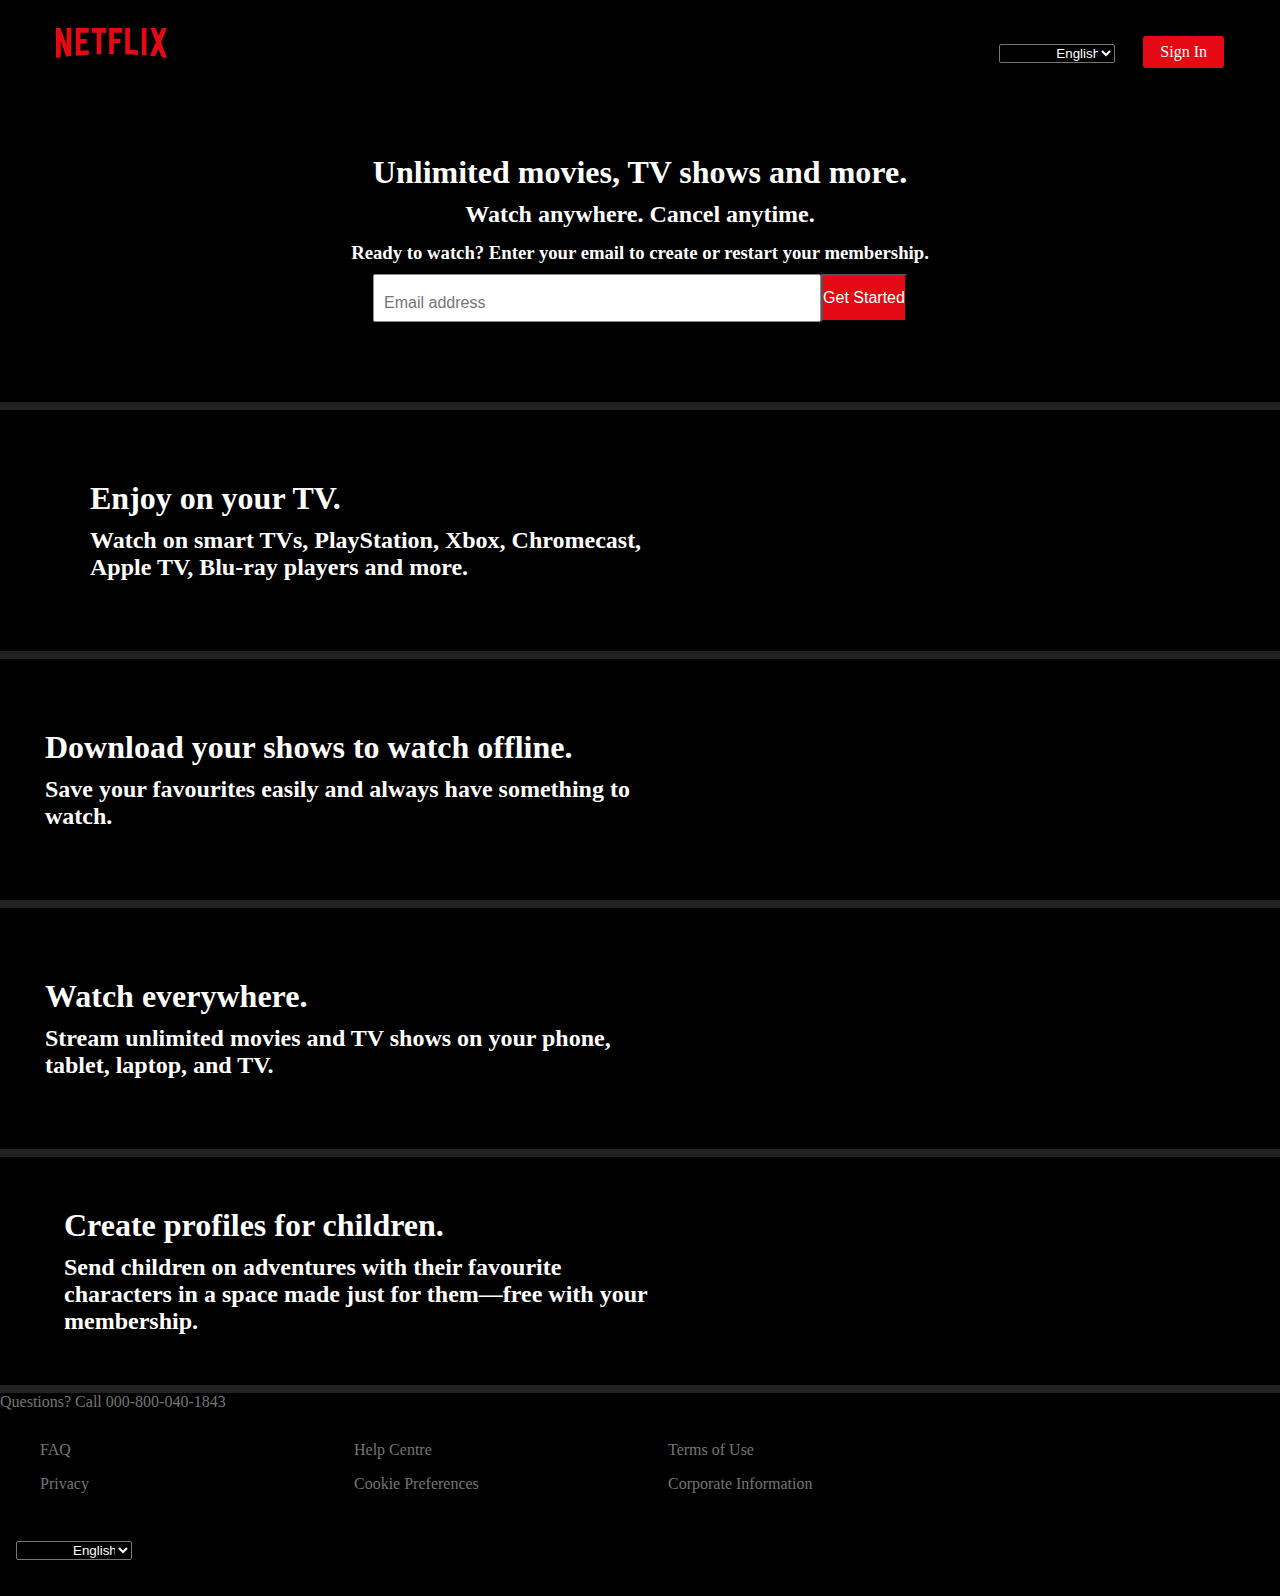
==== index.html @ aad853b2 "Add files via upload" ====
<!DOCTYPE html>
<html lang="en">

<head>
    <meta charset="UTF-8" />
    <meta http-equiv="X-UA-Compatible" content="IE=edge" />
    <meta name="viewport" content="width=device-width, initial-scale=1.0" />
    <title>Netflix India – Watch TV Shows Online, Watch Movies Online</title>
    <link rel="icon" href="asset/img/netflix_logo_icon_170919.svg" type="Netflix" />
    <link rel="stylesheet" type="text/css" href="style.css">
    <style>
        body{
            background: url("asset/img/netflix_bg.jpg");
        }
    </style>
</head>

<body>
    <div id="appMountPoint">
        <div class="bg-img">
            <div class="header-main">

                <div class="header">
                    <div class="svg-logo">
                        <span class=nfLogo></span>
                        <svg>
                            <g id="netflix-logo">
                                <path
                                    d="M105.06233,14.2806261 L110.999156,30 C109.249227,29.7497422 107.500234,29.4366857 105.718437,29.1554972 L102.374168,20.4686475 L98.9371075,28.4375293 C97.2499766,28.1563408 95.5928391,28.061674 93.9057081,27.8432843 L99.9372012,14.0931671 L94.4680851,-5.68434189e-14 L99.5313525,-5.68434189e-14 L102.593495,7.87421502 L105.874965,-5.68434189e-14 L110.999156,-5.68434189e-14 L105.06233,14.2806261 Z M90.4686475,-5.68434189e-14 L85.8749649,-5.68434189e-14 L85.8749649,27.2499766 C87.3746368,27.3437061 88.9371075,27.4055675 90.4686475,27.5930265 L90.4686475,-5.68434189e-14 Z M81.9055207,26.93692 C77.7186241,26.6557316 73.5307901,26.4064111 69.250164,26.3117443 L69.250164,-5.68434189e-14 L73.9366389,-5.68434189e-14 L73.9366389,21.8745899 C76.6248008,21.9373887 79.3120255,22.1557784 81.9055207,22.2804387 L81.9055207,26.93692 Z M64.2496954,10.6561065 L64.2496954,15.3435186 L57.8442216,15.3435186 L57.8442216,25.9996251 L53.2186709,25.9996251 L53.2186709,-5.68434189e-14 L66.3436123,-5.68434189e-14 L66.3436123,4.68741213 L57.8442216,4.68741213 L57.8442216,10.6561065 L64.2496954,10.6561065 Z M45.3435186,4.68741213 L45.3435186,26.2498828 C43.7810479,26.2498828 42.1876465,26.2498828 40.6561065,26.3117443 L40.6561065,4.68741213 L35.8121661,4.68741213 L35.8121661,-5.68434189e-14 L50.2183897,-5.68434189e-14 L50.2183897,4.68741213 L45.3435186,4.68741213 Z M30.749836,15.5928391 C28.687787,15.5928391 26.2498828,15.5928391 24.4999531,15.6875059 L24.4999531,22.6562939 C27.2499766,22.4678976 30,22.2495079 32.7809542,22.1557784 L32.7809542,26.6557316 L19.812541,27.6876933 L19.812541,-5.68434189e-14 L32.7809542,-5.68434189e-14 L32.7809542,4.68741213 L24.4999531,4.68741213 L24.4999531,10.9991564 C26.3126816,10.9991564 29.0936358,10.9054269 30.749836,10.9054269 L30.749836,15.5928391 Z M4.78114163,12.9684132 L4.78114163,29.3429562 C3.09401069,29.5313525 1.59340144,29.7497422 0,30 L0,-5.68434189e-14 L4.4690224,-5.68434189e-14 L10.562377,17.0315868 L10.562377,-5.68434189e-14 L15.2497891,-5.68434189e-14 L15.2497891,28.061674 C13.5935889,28.3437998 11.906458,28.4375293 10.1246602,28.6868498 L4.78114163,12.9684132 Z"
                                    id="Fill-14"></path>
                            </g>
                        </svg>
                    </div>
                    <div class="right-header">
                        <div class="lang-selection-container">
                            <select class="ui-select medium" id="lang-switcher-select" tabindex="0"
                                placeholder="lang-switcher">
                                <option selected="" lang="en" value="/?locale=en-IN" data-language="en"
                                    data-country="IN">
                                    English
                                </option>
                                <option lang="hi" value="/?locale=hi-IN" data-language="hi" data-country="IN">
                                    हिन्दी
                                </option>
                            </select>
                        </div>
                        <a href="/signin.html" class="authLinks redButton">Sign In</a>
                    </div>
                </div>
            </div>
            <div class="story-card">

                <h1 id="" class="story-card-title">
                    Unlimited movies, TV shows and more.
                </h1>
                <h2 id="" class="story-card-subtitle">
                    Watch anywhere. Cancel anytime.
                </h2>
                <form class="cta-form email-form">
                    <h3 id="" class="email-form-title">
                        Ready to watch? Enter your email to create or restart your
                        membership.
                    </h3>
                    <!-- <div class="email-form-lockup">
                        <ul class="simpleForm structural ui-grid">
                            <li class="nfFormSpace field-email"> -->
                    <div class="email-container">
                        <div>
                            <label class="input_id" placeholder="email"><input type="email" placeholder="Email address"
                                    name="email" class="nfTextField" id="id_email_hero_fuji" value="" tabindex="0"
                                    autocomplete="email" maxlength="50" minlength="5" />
                                <!-- <label for="id_email_hero_fuji" class="placeLabel">Email address</label></label> -->
                        </div>
                        <!-- </li>
                        </ul> -->
                        <button class="
                  btn btn-red
                  nmhp-cta nmhp-cta-extra-large
                  btn-none btn-custom
                " type="submit" autocomplete="off" tabindex="0" role="link">
                            <span id="" class="cta-btn-txt" data-uia="">Get Started</span><span id=""
                                class="chevron-right-arrow" data-uia=""><svg viewBox="0 0 6 12"
                                    xmlns="http://www.w3.org/2000/svg">
                                    <desc>chevron</desc>
                                    <path d="M.61 1.312l.78-.624L5.64 6l-4.25 5.312-.78-.624L4.36 6z" fill="none"
                                        fill-rule="evenodd"></path>
                                </svg></span>
                        </button>
                        <!-- </div> -->
                    </div>
                </form>
            </div>
        </div>
            <div class="second-story-anim">
                <div class="animation-card-container">
                    <div class="story-text">
                        <h1 id="" class="our-story-card-title">Enjoy on your TV.</h1>
                        <h2 id="" class="our-story-card-subtitle">
                            Watch on smart TVs, PlayStation, Xbox, Chromecast, Apple TV,
                            Blu-ray players and more.
                        </h2>
                    </div>
                    <div class="our-story-card-animation-container"><img alt="" class="our-story-card-img"
                            src="asset/img/tv_logo.png">
                        <div class="our-story-card-animation"><video class="our-story-card-video" autoplay=""
                                playsinline="" muted="" loop="">
                                <source
                                    src="asset/img/video_1.m4v"
                                    type="video/mp4">
                            </video>
                        </div>
                    </div>
                </div>
            </div>
            <div class="third-story-download">
                <div>
                    <div class="our-story-card-animation-container">
                        <img alt="" class="our-story-card-img" src="asset/img/download_story.jpg">
                        <div class="our-story-card-animation">
                            <div class="our-story-card-animation-image"><img alt="" src="asset/img/boxshot.png">
                            </div>
                            <div class="our-story-card-animation-text">
                                <div id="" class="text-0">Stranger Things</div>
                                <div id="" class="text-1">Downloading...</div>
                            </div>
                        </div>
                    </div>
                </div>
                <div class="story-text">
                    <h1 id="" class="our-story-card-title">Download your shows to watch offline.</h1>
                    <h2 id="" class="our-story-card-subtitle">
                        Save your favourites easily and always have something to watch.
                    </h2>
                </div>
            </div>
            <div class="fourth-story-watch-every">
                <div class="story-text">
                    <h1 id="" class="our-story-card-title">Watch everywhere.</h1>
                    <h2 id="" class="our-story-card-subtitle">
                        Stream unlimited movies and TV shows on your phone, tablet, laptop, and TV.
                    </h2>
                </div>
                <div class="our-story-card-animation-container"><img alt="" class="our-story-card-img" src="asset/img/watch.png">
                    <div class="our-story-card-animation"><video class="our-story-card-video" autoplay="" playsinline=""
                            muted="" loop="">
                            <source
                                src="asset/img/video_2.m4v"
                                type="video/mp4">
                        </video>
                    </div>
                </div>
                <div></div>
            </div>
            <div class="fifth-story-watch-children">
                <div><img alt="" src="asset/img/children.png">
                </div>
                <div class="story-text">
                    <h1 id="" class="our-story-card-title">Create profiles for children.</h1>
                    <h2 id="" class="our-story-card-subtitle">
                        Send children on adventures with their favourite characters in a space made just for
                        them—free with your membership.
                    </h2>
                </div>
            </div>
        </div>
        <div>
            <div></div>
        </div>
        <div>
            <div></div>
        </div>
        <div>
            <div></div>
        </div>
        <div class="footer">
            <p class="footer-top">
                Questions? Call
                <a class="footer-top-a" href="tel:000-800-040-1843 ">000-800-040-1843
                </a>
            </p>
            <ul class="footer-links structural">
                <li class="footer-link-item">
                    <a class="footer-link" href="https://help.netflix.com/support/412"><span id="">FAQ</span></a>
                </li>
                <li class="footer-link-item">
                    <a class="footer-link" href="#"><span id="">Help Centre</span></a>
                </li>
                <li class="footer-link-item">
                    <a class="footer-link" href="#"><span id="">Terms of Use</span></a>
                </li>
                <li class="footer-link-item">
                    <a class="footer-link" href="#" placeholder="footer_responsive_link_privacy_separate_link"><span
                            id="">Privacy</span></a>
                </li>
                <li class="footer-link-item">
                    <a class="footer-link" href="#"><span id="">Cookie Preferences</span></a>
                </li>
                <li class="footer-link-item">
                    <a class="footer-link" href="#"><span id="">Corporate Information</span></a>
                </li>
            </ul>
            <select class="ui-select medium" id="lang-switcher-select" tabindex="0" placeholder="lang-switcher">
                <option selected="" lang="en" value="/?locale=en-IN" data-language="en" data-country="IN">
                    English
                </option>
                <option lang="hi" value="/?locale=hi-IN" data-language="hi" data-country="IN">
                    हिन्दी
                </option>
            </select>
        </div>
    </div>
</body>

</html>
---- style.css ----
* {
    margin: 0;
    padding: 0;
  }
.svg-logo{
    fill: #e50914;
    line-height: 90px;
}
#bg-img{
    position: absolute;
    z-index: -1;
    filter: brightness(0.8);
}
.login-body{
    margin: 0 auto -236px;
    min-height: 100vh;
    background-color: transparent;
    max-width: 450px;
    color: #333;
    padding: 0 5%;
}

.form {
    background-color: rgba(0,0,0,.75);
    border-radius: 4px;
    box-sizing: border-box;
    display: flex;
    -webkit-box-orient: vertical;
    -webkit-box-direction: normal;
    flex-direction: column;
    margin: 0;
    width: 100%;
    padding: 60px 68px 40px;
    margin-bottom: 350px;
    min-height: 100vh;
}
.main-form {
    margin-bottom: 90px;
    border-radius: 4px;
    box-sizing: border-box;
    display: flex;
    -webkit-box-orient: vertical;
    -webkit-box-direction: normal;
    flex-direction: column;
    margin: 0;
    width: 100%;
}

.footer{
    min-width: 190px;
    width: 100%;
    padding-bottom: 20px;
    font-size: 1em;
    color: #757575;
    position: relative;
    background-color: black;
}
.footer-divider {
    height: 0;
    width: 100%;
    border-top: 1px solid #e5e5e5;
}
.footer-main {
    max-width: 1000px;
    margin: 0 auto;
    padding: 30px 0;
    width: 90%;
}
.footer-top {
    padding: 0;
    margin: 0 0 30px;
}
.footer-top-a {
    color: #757575;
}
.footer-link, .footer-top, .footer-top-a, .footer-main {
    color: #757575;
}
p {
    display: block;
    margin-block-start: 1em;
    margin-block-end: 1em;
    margin-inline-start: 0px;
    margin-inline-end: 0px;
}
a {
    text-decoration: none;
    cursor: pointer;
    background-color: transparent;

}
ul {
    display: block;
    list-style-type: disc;
    margin-block-start: 1em;
    margin-block-end: 1em;
    margin-inline-start: 0px;
    margin-inline-end: 0px;
    padding-inline-start: 40px;
}
li {
    text-align: -webkit-match-parent;
}
.footer-link-item{
    box-sizing: border-box;
    padding: 0;
    margin-bottom: 16px;
    display: inline-block;
    min-width: 100px;
    width: 25%;
    padding-right: 12px;
    vertical-align: top;
}
.footer-link {
    color: #757575;
}
select {
    text-rendering: auto;
    letter-spacing: normal;
    word-spacing: normal;
    text-transform: none;
    text-indent: 0px;
    text-shadow: none;
    display: inline-block;
    text-align: start;
    appearance: auto;
    box-sizing: border-box;
    align-items: center;
    white-space: pre;
    -webkit-rtl-ordering: logical;
    cursor: default;
    margin: 0em;
    font: 400 13.3333px Arial;
    border-radius: 2px;
    border-width: 1px;
    border-style: solid;
    border-image: initial;
}
.ui-select.medium {
    padding-left: 50px;
    text-indent: 2px;
    line-height: 1.7;
    margin: 1rem;
    background-color: black;
    color: white;
}
h1 {
    margin: 0 0 10px 0;
    padding: 0;
}
.login-button{
    border-radius: 4px;
    font-size: 16px;
    font-weight: 700;
    margin: 24px 0 12px;
}
.btn{
    position: relative;
}
.login-button.btn {
    width: 100%;
    max-width: 100%;
    background: #e50914;
    padding: 10px 20px;
}
.btn-submit{
    color: #fff;
}
.login-remember-me-label-text {
    color: #b3b3b3;
    font-size: 13px;
    font-weight: 500;
}
.login-help-link {
    cursor: pointer;
    color: #b3b3b3;
    -webkit-box-flex: 0;
    font-size: 13px;
    font-weight: 500;
    padding-top: 2px;
}
.facebookForm .fbBtnText {
    color: #737373;
    font-size: 13px;
    font-weight: 500;
}
.icon-facebook{
    margin-right: 10px;
    vertical-align: middle;
    width: 23px;
    height: 23px;
    color: #fff;
}
.fb-minimal .minimal-login.btn-small {
    width: auto;
}
.facebookForm .btn-submit {
    margin-top: 16px;
    min-height: 0;
    margin-bottom: 0;
}
.fb-minimal .minimal-login {
    border: none;
    background: 0 0;
    -webkit-box-shadow: none;
    -moz-box-shadow: none;
    box-shadow: none;
    padding: 0;
    margin: 0;
}
.recaptcha-terms-of-use {
    margin-top: 11px;
    font-size: 13px;
    color: #8c8c8c;
    position: relative;
    text-align: left;
}
.recaptcha-terms-of-use--link-button {
    background-color: transparent;
    border: none;
    color: #0071eb;
    cursor: pointer;
    display: inline;
    font-family: inherit;
    font-size: inherit;
    padding: 0;
}
.login-signup-now {
    color: #737373;
    font-size: 16px;
    font-weight: 500;
    margin-top: 16px;
}
.login-signup-now a {
    color: #fff;
}

#appMountPoint {
    background-color: #000;
}

.header-main{
    height: 4rem;
    z-index: 10;
    background-color: transparent;
    transition: background-color .5s;
    position: relative;
    max-width: 1920px;
    margin: 0 auto;
    padding-top: 20px;
    width: 100%;
    top: 0;
    left: 0;
    right: 0;
    bottom: 0;
}
.header{
    display: flex;
    -webkit-box-orient: horizontal;
    -webkit-box-direction: normal;
    flex-flow: row nowrap;
    -webkit-box-pack: start;
    justify-content: space-between;
    -webkit-box-align: start;
    align-items: flex-start;
    margin: 0 3.5rem;
    position: relative;
    padding-top: .5rem;
    height: auto;
}
.nfLogo {
    fill: #e50914;
    line-height: normal;
}
.authLinks.redButton {
    background-color: #e50914;
    line-height: normal;
    padding: 7px 17px;
    font-weight: 400;
    font-size: 1rem;
    float: right;
}
.authLinks {
    color: #fff;
    -webkit-border-radius: 3px;
    -moz-border-radius: 3px;
    border-radius: 3px;
    margin-top: .5rem;
}
.lang-selection-container {
    display: inline-block;
    margin: 0 .75rem;
}
.story-card{
    padding: 70px 45px;
    position: relative;
    border-bottom: 8px solid #222;
    margin-bottom: 0;
    background: 0 0;
    color: #fff;
    text-align: center;
}
.hero-card h1, .hero-card h2 {
    max-width: 640px;
    margin: 0 auto;
}
.email-form-title{
    padding-top: .85rem;
    display: flex;
    flex-direction: column;
}
ul {
    display: block;
    list-style-type: disc;
    margin-block-start: 1em;
    margin-block-end: 1em;
    margin-inline-start: 0px;
    margin-inline-end: 0px;
    padding-inline-start: 40px;
}
.simpleForm {
    vertical-align: top;
    -webkit-box-flex: 1;
    -webkit-flex: 1 0 auto;
    -moz-box-flex: 1;
    -ms-flex: 1 0 auto;
    flex: 1 0 auto;
    text-align: right;
}
.nfFormSpace {
    margin-bottom: 10px;
}
li {
    display: list-item;
    text-align: -webkit-match-parent;
}
ul.structural>li {
    list-style: none;
    margin-left: 0;
}
.nfTextField {
    height: 48px;
    padding: 10px 10px 0;
    width: 100%;
    width: 35vw;
}
.email-container{
    display: flex;
    justify-content: center;
    margin: 10px;
}
.nfTextField {
    box-sizing: border-box;
    font-size: 16px;
    border: solid 1px #8c8c8c;
    border-radius: 2px;
    display: block;
    appearance: none;
    color: #000;
}
.email-form {
    display: flex;
    -webkit-box-orient: vertical;
    -webkit-box-direction: normal;
    flex-direction: column;
}
.btn-red{
    color: #fff;
    background-color: #e50914;
}
.email-form-lockup{
    display: flex;
    flex-direction: row;
    height: 63px;
}
.nmhp-cta-extra-large {
    font-size: 1rem;
    min-height: 40px;
}
.nmhp-cta {
    display: inline-flex;
    -webkit-box-orient: horizontal;
    -webkit-box-direction: normal;
    flex-direction: row;
    -webkit-box-align: center;
    align-items: center;
    line-height: initial;
    width: auto;
}
.second-story-anim{
    position: relative;
    border-bottom: 8px solid #222;
    margin-bottom: 0;
    background: 0 0;
    color: #fff;
    padding: 70px 45px;
}
.story-text {
    width: 52%;
    height: 100%;
    -webkit-box-flex: 0;
    -webkit-flex: 0 1 auto;
    -moz-box-flex: 0;
    -ms-flex: 0 1 auto;
    flex: 0 1 auto;
    padding: 0 3rem 0 0;
    z-index: 3;
}
.animation-card-container {
    max-width: 1100px;
    margin: 0 auto;
    display: flex;
    -webkit-box-align: center;
    -webkit-align-items: center;
    align-items: center;
    -webkit-box-pack: justify;
    -webkit-justify-content: space-between;
    -moz-box-pack: justify;
    -ms-flex-pack: justify;
    justify-content: space-between;
}
.our-story-card-animation-container {
    position: relative;
    overflow: hidden;
}
.our-story-card-animation{
    width: 100%;
    height: 100%;
    max-width: 73%;
    max-height: 54%;
    position: absolute;
    top: 46%;
    left: 50%;
    transform: translate(-50%,-50%);
}
.third-story-download{
    position: relative;
    border-bottom: 8px solid #222;
    padding: 70px 45px;
    margin-bottom: 0;
    background: 0 0;
    color: #fff;
    display: flex;
    flex-direction: row;
}
.fourth-story-watch-every {
    position: relative;
    border-bottom: 8px solid #222;
    padding: 70px 45px;
    margin-bottom: 0;
    background: 0 0;
    color: #fff;
    display: flex;
    flex-direction: row;
}
.our-story-card-video {
    width: 100%;
    height: 100%;
}
video {
    display: inline-block;
    vertical-align: baseline;
}
.fifth-story-watch-children{
    height: 100%;
    -webkit-box-flex: 0;
    flex: 0 1 auto;
    padding: 0 3rem 0 0;
    z-index: 2;
    /* position: relative; */
    border-bottom: 8px solid #222;
    padding: 50px 5%;
    margin-bottom: 0;
    background: 0 0;
    color: #fff;
    display: flex;
}
.form-title{
    color: white;
    margin-bottom: 10px;
}
.login-body input{
    padding: 10px 20px;
    margin-bottom: 20px;
    width: 100%;
    box-sizing: border-box;
}
.bg-img{
    background-image: url(asset/img/netflix_bg.jpg);
}
h3{
    display: flex;
    justify-content: center;
}
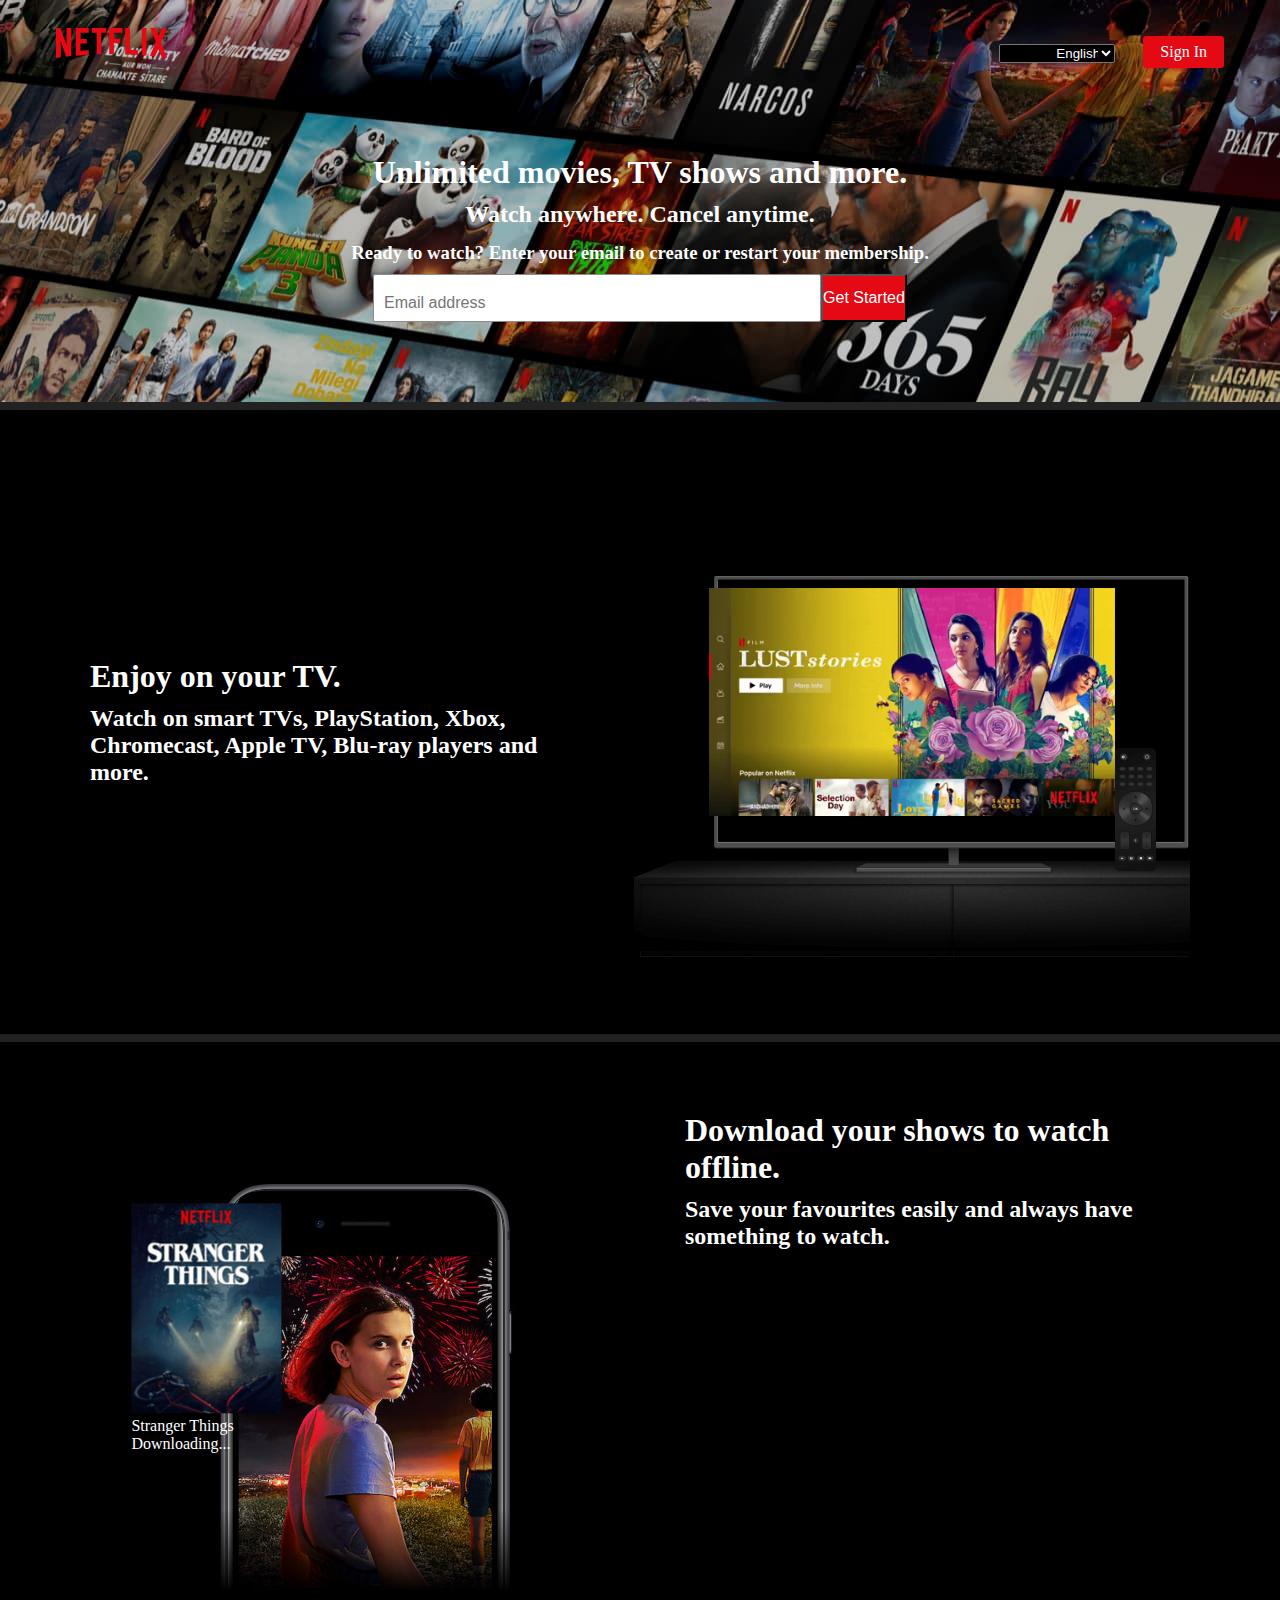
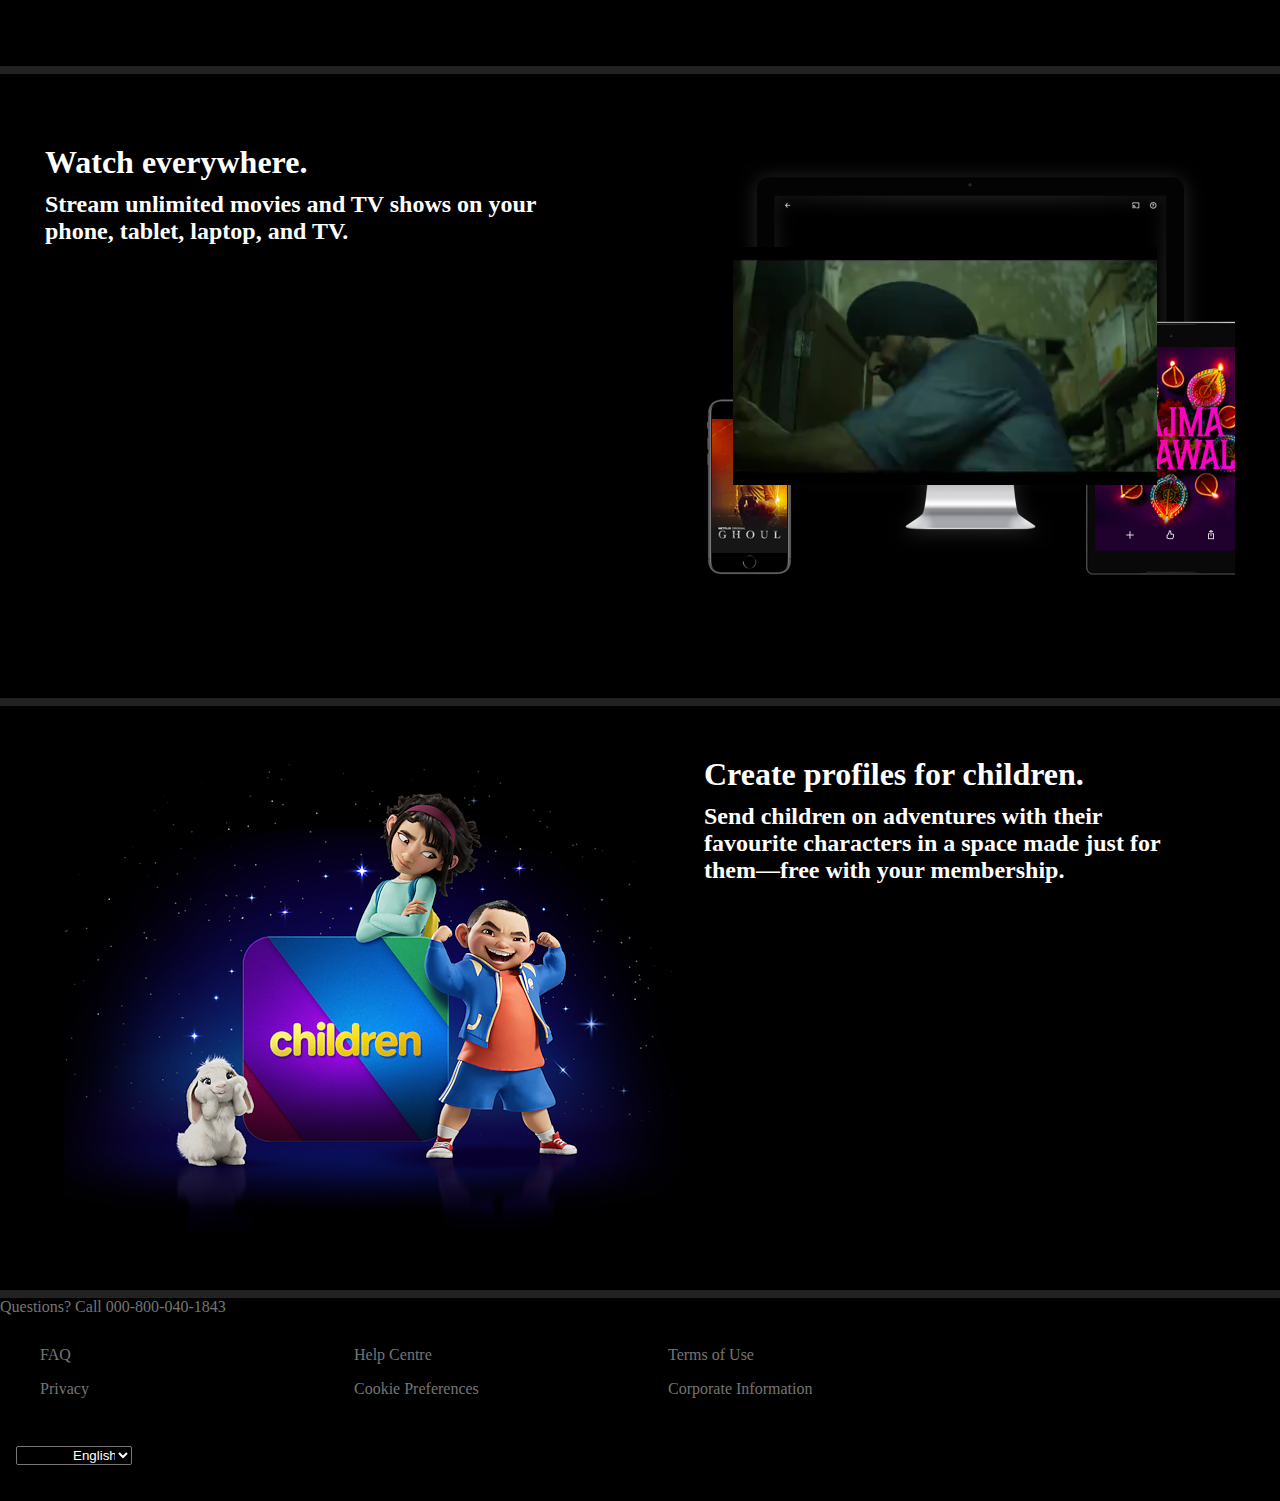
==== commit 77acc37f: "Update index.html" ====
--- a/index.html
+++ b/index.html
@@ -8,11 +8,6 @@
     <title>Netflix India – Watch TV Shows Online, Watch Movies Online</title>
     <link rel="icon" href="asset/img/netflix_logo_icon_170919.svg" type="Netflix" />
     <link rel="stylesheet" type="text/css" href="style.css">
-    <style>
-        body{
-            background: url("asset/img/netflix_bg.jpg");
-        }
-    </style>
 </head>
 
 <body>
@@ -211,4 +206,4 @@
     </div>
 </body>
 
-</html>+</html>
